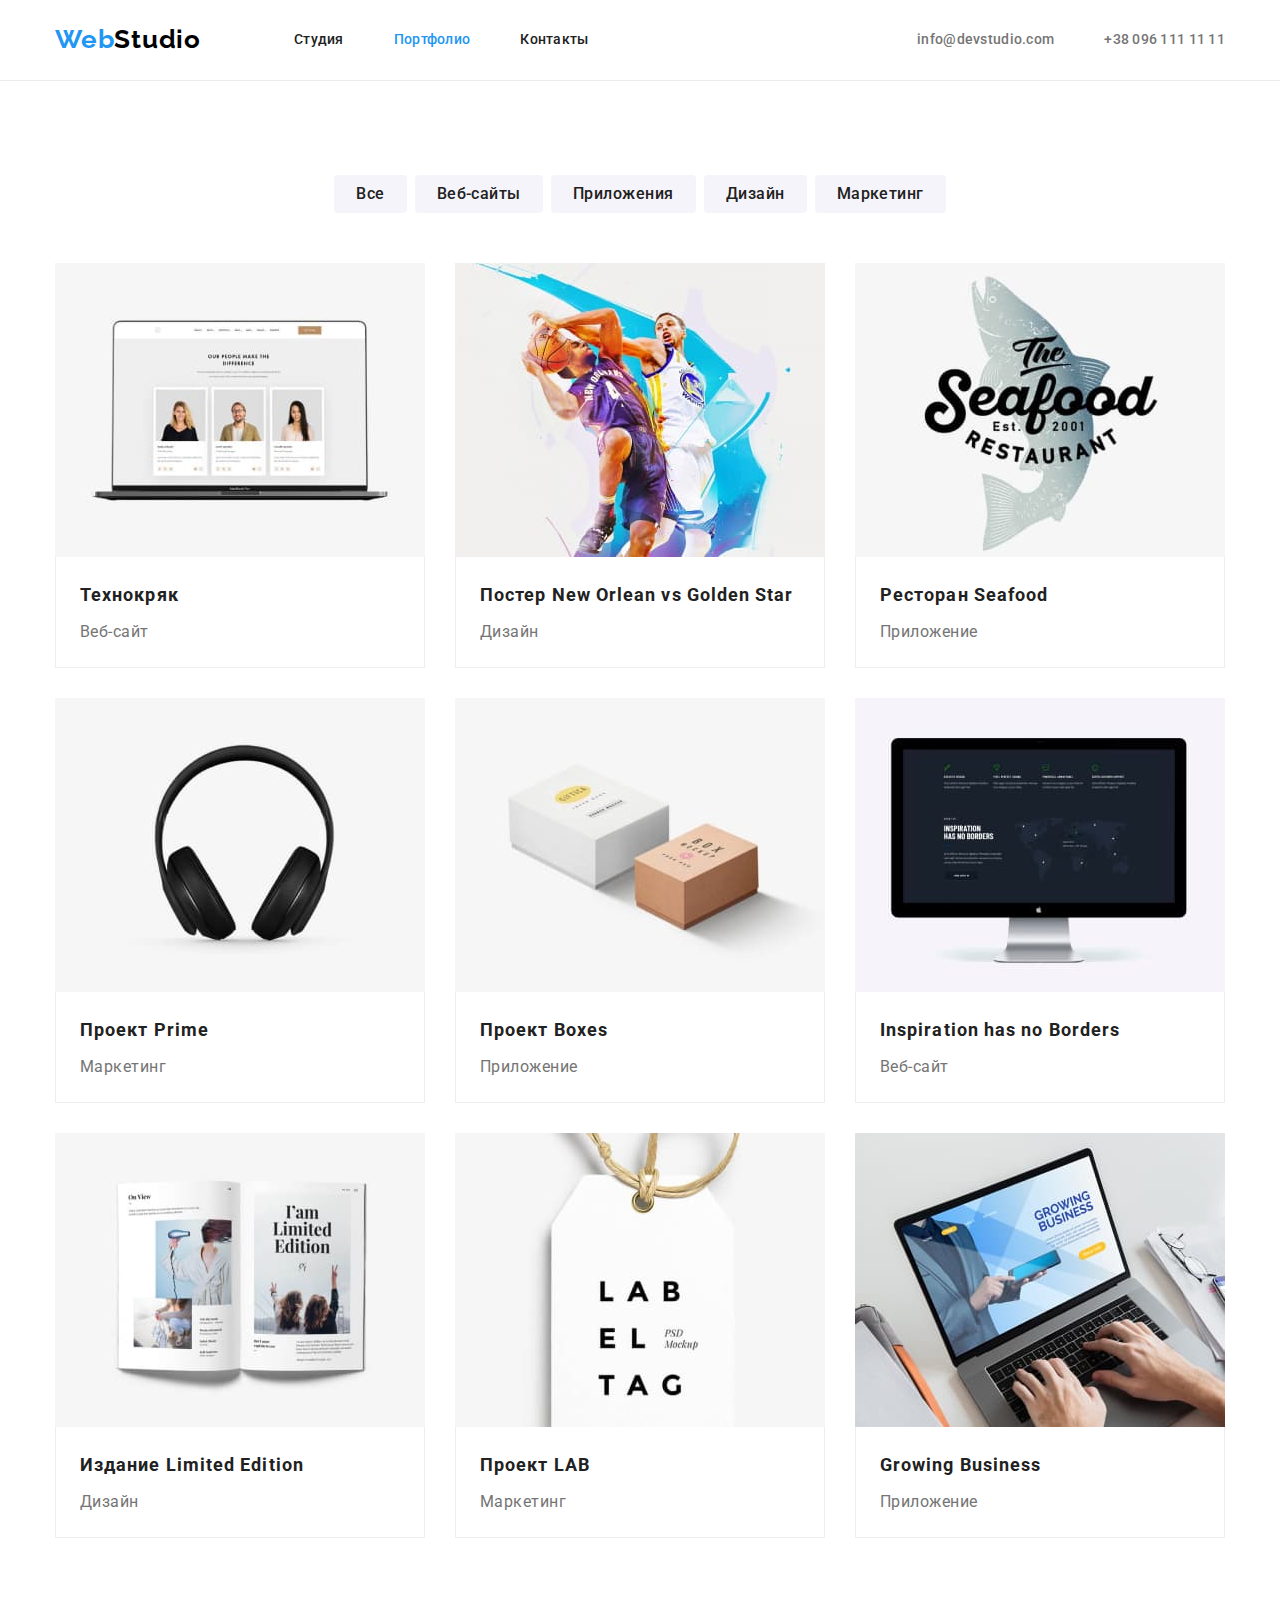
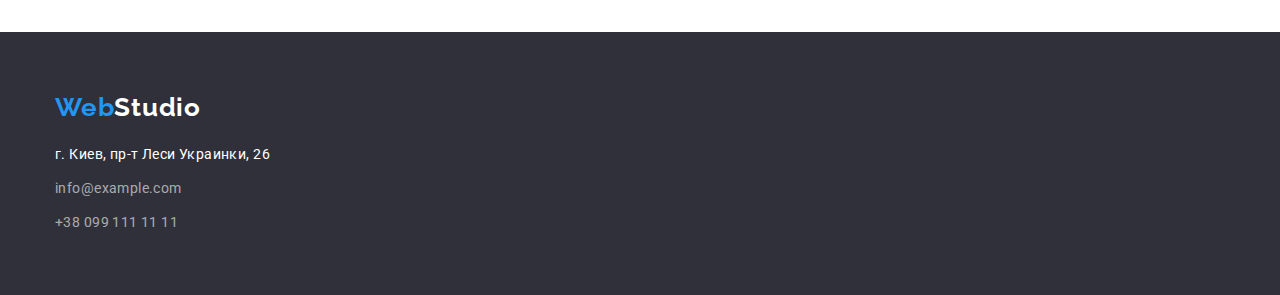
==== portfolio.html @ 340db665 "Перенес файлы с ДЗ-3." ====
<!DOCTYPE html>
<html lang="ru">
  <head>
    <meta charset="UTF-8" />
    <meta name="viewport" content="width=device-width, initial-scale=1.0" />
    <title>Portfolio</title>
    <link rel="stylesheet" href="https://cdnjs.cloudflare.com/ajax/libs/modern-normalize/1.0.0/modern-normalize.css" />
    <link
      href="https://fonts.googleapis.com/css2?family=Raleway:wght@700&family=Roboto:wght@400;500;700;900&display=swap"
      rel="stylesheet"
    />
    <link rel="stylesheet" href="./css/styles.css" />
  </head>
  <body>
    <!-- Шапка -->
    <header class="header">
      <div class="container">
        <nav class="header-nav">
          <a class="nav-logo" href="./index.html" aria-label="логотип Веб студии"
            ><span class="logo-web">Web</span>Studio</a
          >
          <ul class="header-nav-list">
            <li class="header-nav-item"><a class="header-nav-link" href="./index.html">Студия</a></li>
            <li class="header-nav-item">
              <a class="header-nav-link active-page" href="./portfolio.html">Портфолио</a>
            </li>
            <li class="header-nav-item"><a class="header-nav-link" href="">Контакты</a></li>
          </ul>
        </nav>
        <address class="address">
          <ul class="header-address-list">
            <li class="header-address-item">
              <a class="header-address-link" href="mailto:info@devstudio.com">info@devstudio.com</a>
            </li>
            <li class="header-address-item">
              <a class="header-address-link" href="tel:+380961111111">+38 096 111 11 11</a>
            </li>
          </ul>
        </address>
      </div>
    </header>
    <main>
      <!-- Портфолио -->
      <section class="portfolio section">
        <div class="container">
          <h1 class="visually-hidden">Портфолио</h1>
          <ul class="filter">
            <li class="filter-item">
              <button class="button-filter" type="button">Все</button>
            </li>
            <li class="filter-item">
              <button class="button-filter" type="button">Веб-сайты</button>
            </li>
            <li class="filter-item">
              <button class="button-filter" type="button">Приложения</button>
            </li>
            <li class="filter-item">
              <button class="button-filter" type="button">Дизайн</button>
            </li>
            <li class="filter-item">
              <button class="button-filter" type="button">Маркетинг</button>
            </li>
          </ul>
          <ul class="portfolio-list">
            <li class="portfolio-list-item">
              <a href="">
                <img
                  src="./images/portfolio/technocryk.jpg"
                  alt="открытый ноутбук на экране страница сайта"
                  width="370"
                  height="294"
                />
                <div class="portfolio-text">
                  <h2 class="portfolio-item-name">Технокряк</h2>
                  <p class="portfolio-item-filter">Веб-сайт</p>
                </div></a
              >
            </li>
            <li class="portfolio-list-item">
              <a href=""
                ><img
                  src="./images/portfolio/poster.jpg"
                  alt="два баскетболиста играют в баскетбол"
                  width="370"
                  height="294"
                />
                <div class="portfolio-text">
                  <h2 class="portfolio-item-name">Постер <span lang="en">New Orlean vs Golden Star</span></h2>
                  <p class="portfolio-item-filter">Дизайн</p>
                </div></a
              >
            </li>
            <li class="portfolio-list-item">
              <a href=""
                ><img
                  src="./images/portfolio/Seafood-Restaurant.jpg"
                  alt="эмблема ресторана"
                  width="370"
                  height="294"
                />
                <div class="portfolio-text">
                  <h2 class="portfolio-item-name">Ресторан <span lang="en">Seafood</span></h2>
                  <p class="portfolio-item-filter">Приложение</p>
                </div></a
              >
            </li>
            <li class="portfolio-list-item">
              <a href=""
                ><img src="./images/portfolio/Prime-Project.jpg" alt="наушники" width="370" height="294" />
                <div class="portfolio-text">
                  <h2 class="portfolio-item-name">Проект <span lang="en">Prime</span></h2>
                  <p class="portfolio-item-filter">Маркетинг</p>
                </div></a
              >
            </li>
            <li class="portfolio-list-item">
              <a href=""
                ><img src="./images/portfolio/Boxes-project.jpg" alt="две небольшие коробки" width="370" height="294" />
                <div class="portfolio-text">
                  <h2 class="portfolio-item-name">Проект <span lang="en">Boxes</span></h2>
                  <p class="portfolio-item-filter">Приложение</p>
                </div></a
              >
            </li>
            <li class="portfolio-list-item">
              <a href=""
                ><img
                  src="./images/portfolio/Inspiration-has-no-Borders.jpg"
                  alt="монитор компьютора"
                  width="370"
                  height="294"
                />
                <div class="portfolio-text">
                  <h2 class="portfolio-item-name" lang="en">Inspiration has no Borders</h2>
                  <p class="portfolio-item-filter">Веб-сайт</p>
                </div></a
              >
            </li>
            <li class="portfolio-list-item">
              <a href=""
                ><img src="./images/portfolio/Limited-Edition.jpg" alt="развернутая книга" width="370" height="294" />
                <div class="portfolio-text">
                  <h2 class="portfolio-item-name">Издание <span lang="en">Limited Edition</span></h2>
                  <p class="portfolio-item-filter">Дизайн</p>
                </div></a
              >
            </li>
            <li class="portfolio-list-item">
              <a href=""
                ><img src="./images/portfolio/LAB-project.jpg" alt="бирка на мотузке" width="370" height="294" />
                <div class="portfolio-text">
                  <h2 class="portfolio-item-name">Проект <span lang="en">LAB</span></h2>
                  <p class="portfolio-item-filter">Маркетинг</p>
                </div></a
              >
            </li>
            <li class="portfolio-list-item">
              <a href=""
                ><img
                  src="./images/portfolio/Growing-Business.jpg"
                  alt="руки набирающие на клавиатуре ноутбука"
                  width="370"
                  height="294"
                />
                <div class="portfolio-text">
                  <h2 class="portfolio-item-name" lang="en">Growing Business</h2>
                  <p class="portfolio-item-filter">Приложение</p>
                </div></a
              >
            </li>
          </ul>
        </div>
      </section>
    </main>
    <!-- Подвал -->
    <footer class="footer">
      <div class="container">
        <div>
          <a class="footer-logo" href="./index.html" aria-label="логотип Веб студии"
            ><span class="logo-web">Web</span>Studio</a
          >
          <address class="address">
            <ul>
              <li class="address-list">
                <a class="address-link map" href="https://goo.gl/maps/WB2amP6k3Df2C1SW8" target="_blank"
                  >г. Киев, пр-т Леси Украинки, 26</a
                >
              </li>
              <li class="address-list"><a class="address-link" href="mailto:info@example.com">info@example.com</a></li>
              <li class="address-list"><a class="address-link" href="tel:+380991111111">+38 099 111 11 11</a></li>
            </ul>
          </address>
        </div>
      </div>
    </footer>
  </body>
</html>
---- css/styles.css ----
:root {
  --maim-font: "Roboto", sans-serif;
  --secondary-font: "Raleway", sans-serif;
  --accent-color: #2196f3;
  --title-color: #212121;
  --text-color: #757575;
  --hero-title-color: #ffffff;
  --footer-address-color: rgba(255, 255, 255, 0.6);
}
/* font-family: "Raleway", sans-serif;
font-family: "Roboto", sans-serif; */

/* Сбрасываю отступы всм элементам */
*,
*::before,
*::after {
  margin: 0px;
  padding: 0px;
}

/* ======= COMMON ======= */
body {
  font-family: var(--maim-font);
  font-style: normal;
  color: var(--title-color);
}

ul {
  list-style: none;
}
a {
  display: inline-block;
  text-decoration: none;
}
.address {
  font-style: normal;
}
img {
  display: block;
}

/* ДОПОЛНИТЕЛЬНЫЙ КЛАСС
 ДЛЯ ТОГО ЧТОБЫ ПРАВИЛЬНО
  СКРЫВАТЬ ЭЛЕМЕНТЫ */
.visually-hidden {
  position: absolute;
  width: 1px;
  height: 1px;
  margin: -1px;
  border: 0;
  padding: 0;
  clip: rect(0 0 0 0);
  overflow: hidden;
}

.container {
  width: 1200px;
  padding: 0 15px;
  margin: 0 auto;
}

/*  Верхний и нижний отступ секции */
.section {
  padding: 94px 0;
}
/* Заголовки секций */
.title {
  margin-bottom: 50px;
  font-weight: 700;
  font-size: 36px;
  line-height: 1.167;
  text-align: center;
  letter-spacing: 0.03em;
}

/* Горизонтальное выравнивание контента
 списка основной страницы */
.main-list {
  display: flex;
  justify-content: space-between;
}
/* ======= END COMMON ======= */

/* ======= LOGO ======= */
.nav-logo,
.footer-logo {
  font-weight: 700;
  font-size: 26px;
  line-height: 1.192;
  letter-spacing: 0.03em;
}
.nav-logo {
  font-family: var(--secondary-font);
  color: #000000;
  margin-right: 93px;
}
.logo-web {
  color: var(--accent-color);
}
.footer-logo {
  margin-bottom: 20px;
  font-family: var(--secondary-font);
  color: var(--hero-title-color);
}
/* ======= END LOGO ======= */

/* ======= HEADER ======= */
.header {
  padding-top: 24px;
  padding-bottom: 25px;
  border-bottom: 1px solid #ececec;
}
.header .container {
  display: flex;
  align-items: center;
}

.header-nav {
  display: flex;
  align-items: center;
}

.header-nav-list,
.header-address-list {
  display: flex;
}

.header-nav-item:not(:last-child),
.header-address-item:not(:last-child) {
  margin-right: 50px;
}

.header .address {
  margin-left: auto;
}

.header-nav-link,
.header-address-link {
  font-weight: 500;
  font-size: 14px;
  line-height: 1.143;
  letter-spacing: 0.02em;
}
.header-nav-link {
  color: var(--title-color);
}
.header-address-link {
  color: var(--text-color);
}
.header-nav-link:hover,
.header-nav-link:focus,
.header-address-link:hover,
.header-address-link:focus {
  color: var(--accent-color);
}
.active-page {
  color: var(--accent-color);
}
/* ======= END HEADER ======= */

/* ======= HERO ======= */
.hero {
  padding: 200px 0px;
  text-align: center;
  /* background - временно пока нет картинки на фон */
  background: #2f303a;
}
.hero-title {
  max-width: 696px;
  margin: 0 auto 30px;
  font-weight: 900;
  font-size: 44px;
  line-height: 1.364;
  letter-spacing: 0.06em;
  text-transform: uppercase;
  color: var(--hero-title-color);
}

.button-services {
  padding: 10px 30px;
  min-width: 200px;
  height: 50px;
  box-shadow: 0px 4px 4px rgba(0, 0, 0, 0.15);
  border-radius: 4px;
  border: none;

  font-family: inherit;
  font-weight: 700;
  font-size: 16px;
  line-height: 1.875;
  text-align: center;
  letter-spacing: 0.06em;
  color: var(--hero-title-color);
  background-color: var(--accent-color);
}
/* ======= END HERO ======= */

/* ======= FEATURES ======= */
.features.section {
  padding-bottom: 0px;
}

.features-list-item {
  width: 270px;
  height: 100px;
}

.features-title {
  margin-bottom: 10px;
  font-weight: 700;
  font-size: 14px;
  line-height: 1.143;
  letter-spacing: 0.03em;
  text-transform: uppercase;
}

.features-text {
  font-weight: 400;
  font-size: 14px;
  line-height: 1.714;
  letter-spacing: 0.03em;
  color: var(--text-color);
}
/* ======= END FEATURES ======= */

/* ======= SERVICES ======= */

/* ======= END SERVICES ======= */

/* ======= COMMAND ======= */
.command {
  background: #f5f4fa;
}
.command-item {
  width: 270px;
  height: 368px;
  background: #ffffff;
  box-shadow: 0px 1px 3px rgba(0, 0, 0, 0.12), 0px 1px 1px rgba(0, 0, 0, 0.14), 0px 2px 1px rgba(0, 0, 0, 0.2);
  border-radius: 0px 0px 4px 4px;
}
.command-text {
  padding: 30px 0px;
  text-align: center;
}
.command-item-name {
  margin-bottom: 10px;
  font-weight: 500;
  font-size: 16px;
  line-height: 1.188;
  letter-spacing: 0.03em;
}
.command-item-profession {
  font-weight: 400;
  font-size: 16px;
  line-height: 1.188;
  letter-spacing: 0.03em;
  color: var(--text-color);
}
/* ======= END COMMAND ======= */

/* ======= FOOTER ======= */
.footer {
  padding: 60px 0px;
}

.address-list:not(:last-child) {
  margin-bottom: 10px;
}
.address-link {
  font-weight: 400;
  font-size: 14px;
  line-height: 1.714;
  letter-spacing: 0.03em;
  color: var(--footer-address-color);
}
.map {
  color: var(--hero-title-color);
}
.footer {
  background: #2f303a;
}
/* ======= END FOOTER ======= */

/* ======= PORTFOLIO ======= */

/* ======= СПИСОК КНОПОК-ФИЛЬТРОВ ======= */
.filter {
  display: flex;
  justify-content: center;
  margin-bottom: 50px;
}

.filter-item:not(:last-child) {
  margin-right: 8px;
}

.button-filter {
  cursor: pointer;
  padding: 6px 22px;
  border-radius: 4px;
  border: none;
  font-family: inherit;
  font-weight: 500;
  font-size: 16px;
  line-height: 1.625;
  text-align: center;
  letter-spacing: 0.03em;
  color: var(--title-color);
  background: #f5f4fa;
}

.button-filter:hover,
.button-filter:focus {
  color: var(--hero-title-color);
  background: var(--accent-color);
  box-shadow: 0px 3px 1px rgba(0, 0, 0, 0.1), 0px 1px 2px rgba(0, 0, 0, 0.08), 0px 2px 2px rgba(0, 0, 0, 0.12);
}

/* ======= СЕТКА КАРТОЧЕК ======= */
.portfolio-list {
  display: flex;
  flex-wrap: wrap;
}

.portfolio-list {
  margin: -15px;
}

.portfolio-list-item {
  margin: 15px;
}

.portfolio-text {
  background: #ffffff;
  border: 1px solid #eeeeee;
  border-top: 0;
  padding: 20px 24px;
}
.portfolio-item-name {
  margin-bottom: 4px;
  font-weight: 700;
  font-size: 18px;
  line-height: 2;
  letter-spacing: 0.06em;
  color: var(--title-color);
}
.portfolio-item-filter {
  font-weight: 400;
  font-size: 16px;
  line-height: 1.875;
  letter-spacing: 0.03em;
  color: var(--text-color);
}

/* =======  END PORTFOLIO ======= */
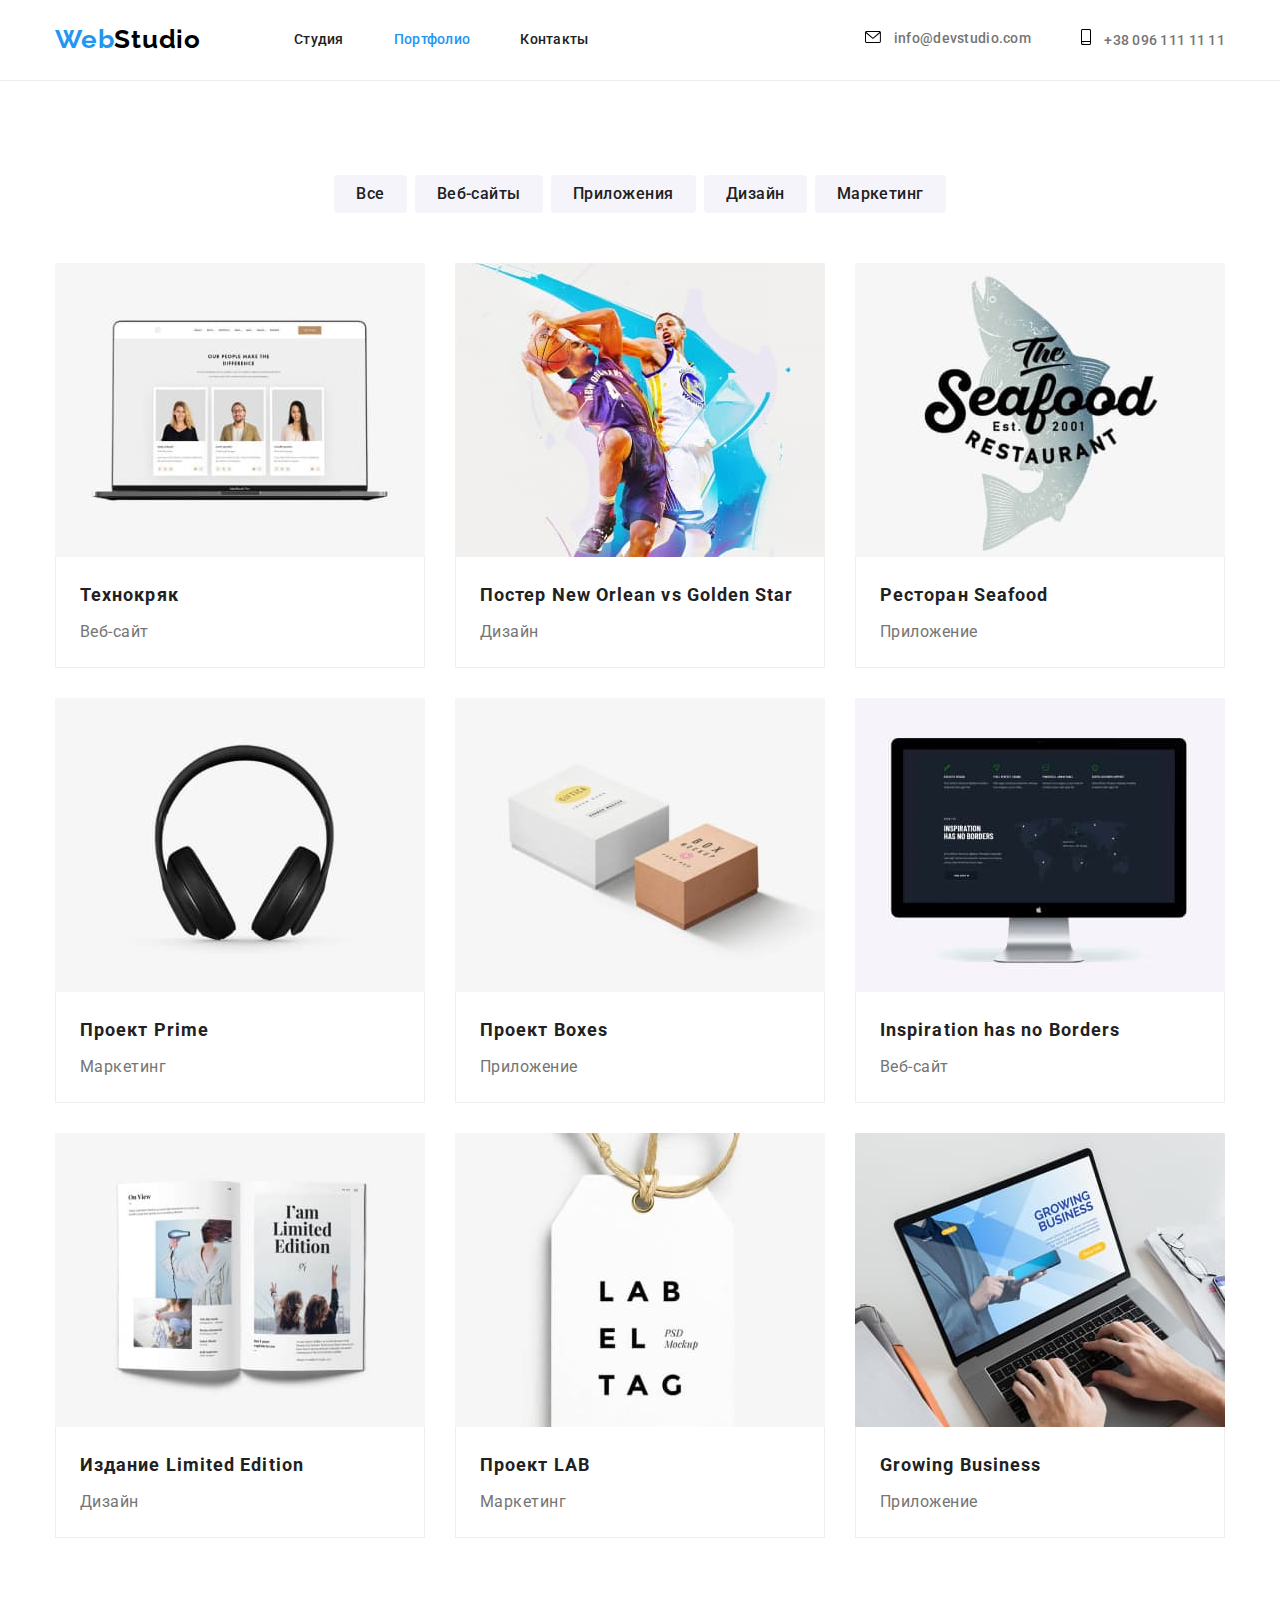
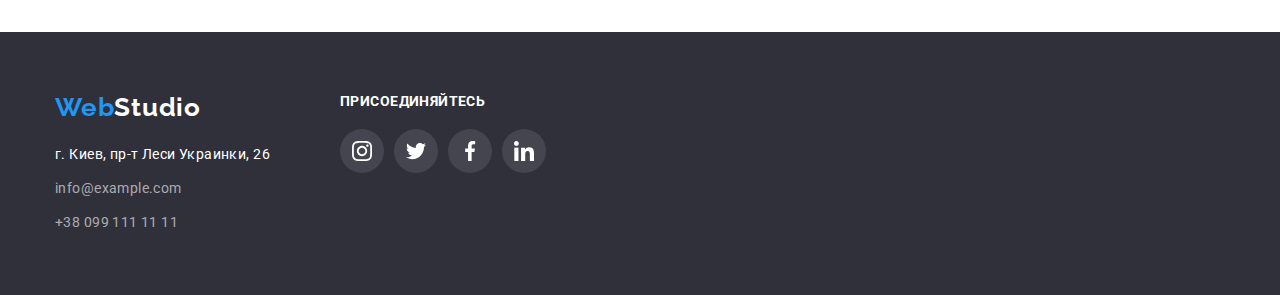
==== commit 7cfdd971: "Добавил разметку и оформление всех декоративных элементов (иконок) для страниц Студия и Портфолио." ====
--- a/portfolio.html
+++ b/portfolio.html
@@ -30,10 +30,20 @@
         <address class="address">
           <ul class="header-address-list">
             <li class="header-address-item">
-              <a class="header-address-link" href="mailto:info@devstudio.com">info@devstudio.com</a>
+              <a class="header-address-link" href="mailto:info@devstudio.com">
+                <svg class="envelope">
+                  <use href="./images/svg/sprite.svg#envelope"></use>
+                </svg>
+                info@devstudio.com</a
+              >
             </li>
             <li class="header-address-item">
-              <a class="header-address-link" href="tel:+380961111111">+38 096 111 11 11</a>
+              <a class="header-address-link" href="tel:+380961111111">
+                <svg class="smartphone">
+                  <use href="./images/svg/sprite.svg#smartphone"></use>
+                </svg>
+                +38 096 111 11 11</a
+              >
             </li>
           </ul>
         </address>
@@ -175,7 +185,7 @@
     <!-- Подвал -->
     <footer class="footer">
       <div class="container">
-        <div>
+        <div class="footer-address">
           <a class="footer-logo" href="./index.html" aria-label="логотип Веб студии"
             ><span class="logo-web">Web</span>Studio</a
           >
@@ -191,6 +201,39 @@
             </ul>
           </address>
         </div>
+        <div class="footer-social-container">
+          <b class="join">присоединяйтесь</b>
+          <ul class="social-list-link">
+            <li class="social-item">
+              <a class="social-link" href="">
+                <svg class="footer-social-svg">
+                  <use href="./images/svg/sprite.svg#instagram"></use>
+                </svg>
+              </a>
+            </li>
+            <li class="social-item">
+              <a class="social-link" href="">
+                <svg class="footer-social-svg">
+                  <use href="./images/svg/sprite.svg#twitter"></use>
+                </svg>
+              </a>
+            </li>
+            <li class="social-item">
+              <a class="social-link" href="">
+                <svg class="footer-social-svg">
+                  <use href="./images/svg/sprite.svg#facebook"></use>
+                </svg>
+              </a>
+            </li>
+            <li class="social-item">
+              <a class="social-link" href="">
+                <svg class="footer-social-svg">
+                  <use href="./images/svg/sprite.svg#linkedin"></use>
+                </svg>
+              </a>
+            </li>
+          </ul>
+        </div>
       </div>
     </footer>
   </body>
--- a/css/styles.css
+++ b/css/styles.css
@@ -79,6 +79,36 @@
   display: flex;
   justify-content: space-between;
 }
+
+/* СПИСОК СОЦИАЛЬНЫХ ССЫЛОК */
+.social-list-link {
+  display: flex;
+  justify-content: center;
+}
+.social-item:not(:last-child) {
+  margin-right: 10px;
+}
+.social-link {
+  display: flex;
+  align-items: center;
+  justify-content: center;
+  width: 44px;
+  height: 44px;
+  border-radius: 50%;
+  background-repeat: no-repeat;
+  background-position: center;
+}
+.social-link:hover {
+  background-color: var(--accent-color);
+}
+.social-svg {
+  width: 20px;
+  height: 20px;
+  fill: #afb1b8;
+}
+.social-link:hover .social-svg {
+  fill: var(--hero-title-color);
+}
 /* ======= END COMMON ======= */
 
 /* ======= LOGO ======= */
@@ -156,14 +186,35 @@
 .active-page {
   color: var(--accent-color);
 }
+
+.envelope {
+  width: 16px;
+  height: 12px;
+  margin-right: 10px;
+  color: var(--text-color);
+}
+.header-address-link:hover .envelope,
+.header-address-link:focus .envelope,
+.header-address-link:hover .smartphone,
+.header-address-link:focus .smartphone {
+  fill: var(--accent-color);
+}
+.smartphone {
+  width: 10px;
+  height: 16px;
+  margin-right: 10px;
+  color: var(--text-color);
+}
 /* ======= END HEADER ======= */
 
 /* ======= HERO ======= */
 .hero {
   padding: 200px 0px;
   text-align: center;
-  /* background - временно пока нет картинки на фон */
-  background: #2f303a;
+  background-image: linear-gradient(rgba(47, 48, 58, 0.4), rgba(47, 48, 58, 0.4)), url("../images/bg-for-hero/Img.jpg");
+  background-repeat: no-repeat;
+  background-position: center;
+  background-size: 1600px 600px;
 }
 .hero-title {
   max-width: 696px;
@@ -182,6 +233,7 @@
   height: 50px;
   box-shadow: 0px 4px 4px rgba(0, 0, 0, 0.15);
   border-radius: 4px;
+  cursor: pointer;
   border: none;
 
   font-family: inherit;
@@ -202,7 +254,34 @@
 
 .features-list-item {
   width: 270px;
-  height: 100px;
+}
+
+.features-list-item::before {
+  content: "";
+  display: block;
+  height: 120px;
+  margin-bottom: 30px;
+  background-repeat: no-repeat;
+  background-position: center;
+  background-color: #f5f4fa;
+  border-radius: 4px;
+}
+.features-list-item:nth-child(1)::before {
+  background-image: url("../images/svg/svg-for-features/antenna.svg");
+  background-size: 70px 70px;
+}
+
+.features-list-item:nth-child(2)::before {
+  background-image: url("../images/svg/svg-for-features/clock.svg");
+  background-size: 70px 70px;
+}
+.features-list-item:nth-child(3)::before {
+  background-image: url("../images/svg/svg-for-features/diagram.svg");
+  background-size: 70px 70px;
+}
+.features-list-item:nth-child(4)::before {
+  background-image: url("../images/svg/svg-for-features/astronaut.svg");
+  background-size: 70px 70px;
 }
 
 .features-title {
@@ -233,7 +312,7 @@
 }
 .command-item {
   width: 270px;
-  height: 368px;
+  height: 428px;
   background: #ffffff;
   box-shadow: 0px 1px 3px rgba(0, 0, 0, 0.12), 0px 1px 1px rgba(0, 0, 0, 0.14), 0px 2px 1px rgba(0, 0, 0, 0.2);
   border-radius: 0px 0px 4px 4px;
@@ -250,17 +329,50 @@
   letter-spacing: 0.03em;
 }
 .command-item-profession {
+  margin-bottom: 16px;
   font-weight: 400;
   font-size: 16px;
   line-height: 1.188;
   letter-spacing: 0.03em;
   color: var(--text-color);
 }
+
 /* ======= END COMMAND ======= */
+
+/* ======= CLIENTS ======= */
+.clients-list {
+  display: flex;
+  justify-content: space-between;
+}
+.clients-link {
+  display: flex;
+  justify-content: center;
+  align-items: center;
+  width: 170px;
+  height: 90px;
+  border: 1px solid #afb1b8;
+  border-radius: 4px;
+}
+.clients-item svg {
+  fill: #afb1b8;
+}
+
+.clients-link:hover {
+  border: 1px solid var(--accent-color);
+}
+.clients-link:hover svg {
+  fill: var(--accent-color);
+}
+/* ======= END CLIENTS ======= */
 
 /* ======= FOOTER ======= */
 .footer {
   padding: 60px 0px;
+  background: #2f303a;
+}
+
+.footer .container {
+  display: flex;
 }
 
 .address-list:not(:last-child) {
@@ -276,8 +388,35 @@
 .map {
   color: var(--hero-title-color);
 }
-.footer {
-  background: #2f303a;
+.footer-address {
+  margin-right: 70px;
+}
+.footer-social-container {
+  width: 206px;
+  height: 80px;
+}
+.footer-social-svg {
+  width: 20px;
+  height: 20px;
+  fill: var(--hero-title-color);
+}
+.footer-social-container .social-link {
+  background-color: rgba(255, 255, 255, 0.1);
+}
+
+.footer-social-container .social-link:hover {
+  background-color: var(--accent-color);
+}
+
+.join {
+  display: inline-block;
+  margin-bottom: 20px;
+  font-weight: 700;
+  font-size: 14px;
+  line-height: 1.143;
+  letter-spacing: 0.03em;
+  text-transform: uppercase;
+  color: var(--hero-title-color);
 }
 /* ======= END FOOTER ======= */
 
@@ -329,7 +468,9 @@
 .portfolio-list-item {
   margin: 15px;
 }
-
+.portfolio-list-item:hover {
+  box-shadow: 0px 1px 1px rgba(0, 0, 0, 0.12), 0px 4px 4px rgba(0, 0, 0, 0.06), 1px 4px 6px rgba(0, 0, 0, 0.16);
+}
 .portfolio-text {
   background: #ffffff;
   border: 1px solid #eeeeee;
